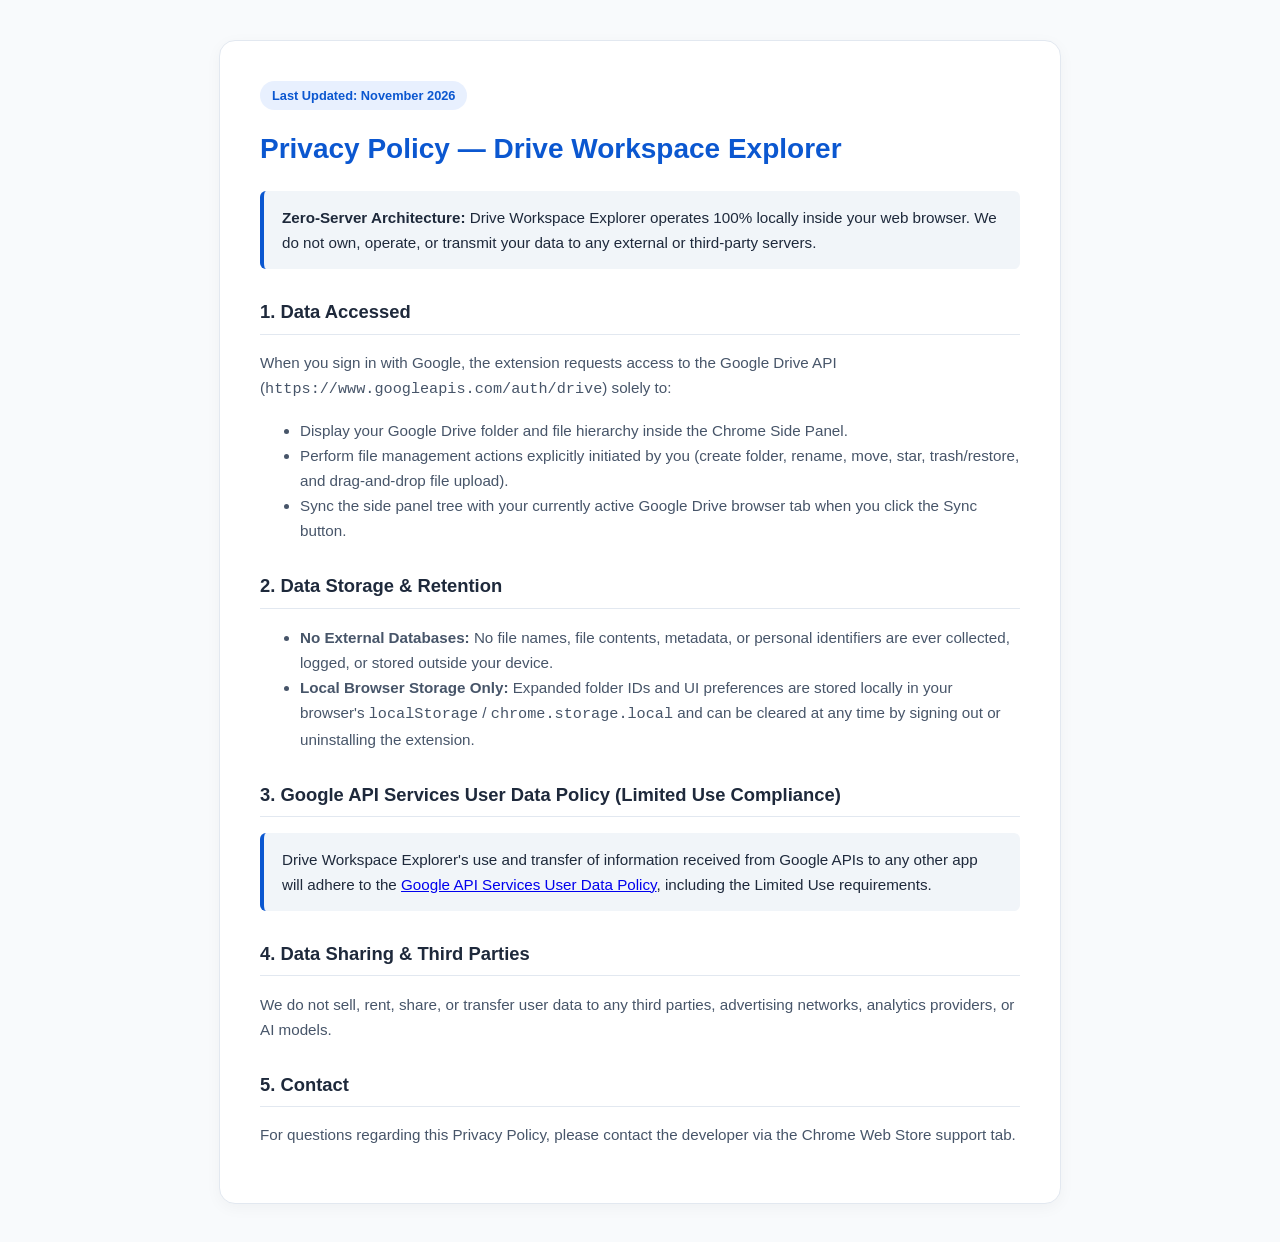
==== privacy-policy.html @ 46cb20e4 "Add files via upload" ====
<!DOCTYPE html>
<html lang="en" dir="ltr">
<head>
  <meta charset="utf-8">
  <meta name="viewport" content="width=device-width, initial-scale=1">
  <title>Privacy Policy — Drive Workspace Explorer</title>
  <style>
    :root {
      --bg: #f8fafc;
      --surface: #ffffff;
      --text: #1e293b;
      --muted: #475569;
      --accent: #0b57d0;
      --border: #e2e8f0;
    }
    body {
      font-family: -apple-system, BlinkMacSystemFont, 'Segoe UI', Roboto, sans-serif;
      background: var(--bg);
      color: var(--text);
      line-height: 1.65;
      margin: 0;
      padding: 40px 20px;
    }
    .container {
      max-width: 760px;
      margin: 0 auto;
      background: var(--surface);
      border: 1px solid var(--border);
      border-radius: 16px;
      padding: 40px;
      box-shadow: 0 4px 16px rgba(0, 0, 0, 0.04);
    }
    h1 { font-size: 1.75rem; margin-top: 0; color: var(--accent); }
    h2 { font-size: 1.15rem; margin-top: 28px; border-bottom: 1px solid var(--border); padding-bottom: 6px; }
    p, li { font-size: 0.95rem; color: var(--muted); }
    .badge {
      display: inline-block;
      background: #e8f0fe;
      color: var(--accent);
      font-size: 0.8rem;
      font-weight: 600;
      padding: 4px 12px;
      border-radius: 999px;
      margin-bottom: 16px;
    }
    .highlight-box {
      background: #f1f5f9;
      border-left: 4px solid var(--accent);
      padding: 14px 18px;
      border-radius: 6px;
      color: var(--text);
      font-weight: 500;
    }
  </style>
</head>
<body>
  <main class="container">
    <span class="badge">Last Updated: November 2026</span>
    <h1>Privacy Policy — Drive Workspace Explorer</h1>
    <p class="highlight-box">
      <strong>Zero-Server Architecture:</strong> Drive Workspace Explorer operates 100% locally inside your web browser. We do not own, operate, or transmit your data to any external or third-party servers.
    </p>

    <h2>1. Data Accessed</h2>
    <p>When you sign in with Google, the extension requests access to the Google Drive API (<code>https://www.googleapis.com/auth/drive</code>) solely to:</p>
    <ul>
      <li>Display your Google Drive folder and file hierarchy inside the Chrome Side Panel.</li>
      <li>Perform file management actions explicitly initiated by you (create folder, rename, move, star, trash/restore, and drag-and-drop file upload).</li>
      <li>Sync the side panel tree with your currently active Google Drive browser tab when you click the Sync button.</li>
    </ul>

    <h2>2. Data Storage &amp; Retention</h2>
    <ul>
      <li><strong>No External Databases:</strong> No file names, file contents, metadata, or personal identifiers are ever collected, logged, or stored outside your device.</li>
      <li><strong>Local Browser Storage Only:</strong> Expanded folder IDs and UI preferences are stored locally in your browser's <code>localStorage</code> / <code>chrome.storage.local</code> and can be cleared at any time by signing out or uninstalling the extension.</li>
    </ul>

    <h2>3. Google API Services User Data Policy (Limited Use Compliance)</h2>
    <p class="highlight-box">
      Drive Workspace Explorer's use and transfer of information received from Google APIs to any other app will adhere to the <a href="https://developers.google.com/terms/api-services-user-data-policy#additional_requirements_for_specific_api_scopes" target="_blank" rel="noopener">Google API Services User Data Policy</a>, including the Limited Use requirements.
    </p>

    <h2>4. Data Sharing &amp; Third Parties</h2>
    <p>We do not sell, rent, share, or transfer user data to any third parties, advertising networks, analytics providers, or AI models.</p>

    <h2>5. Contact</h2>
    <p>For questions regarding this Privacy Policy, please contact the developer via the Chrome Web Store support tab.</p>
  </main>
</body>
</html>
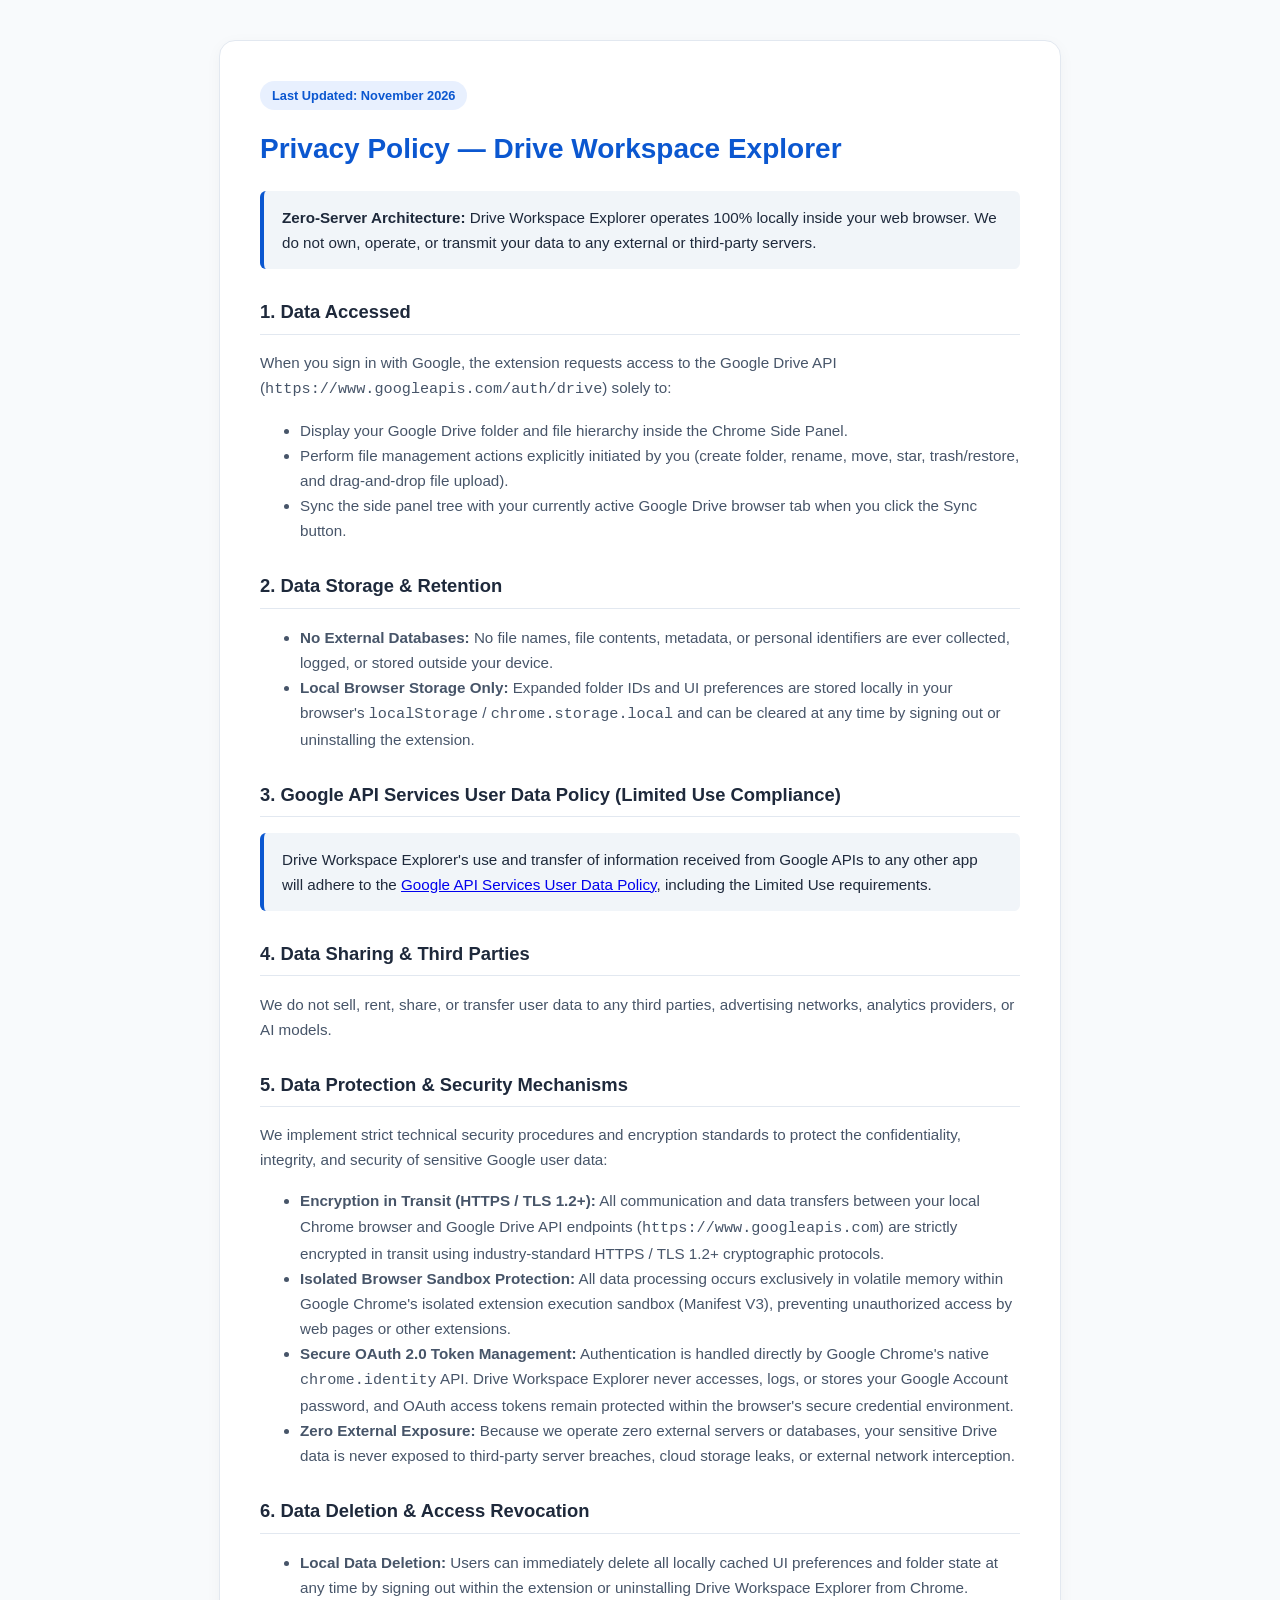
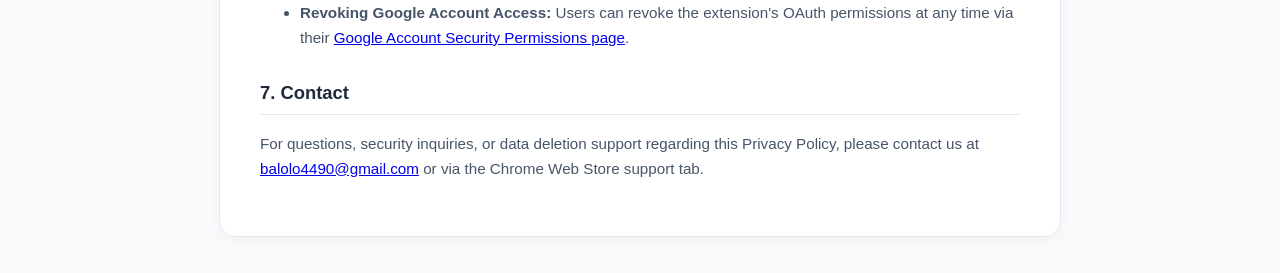
==== commit 08130654: "Update privacy-policy.html" ====
--- a/privacy-policy.html
+++ b/privacy-policy.html
@@ -83,8 +83,24 @@
     <h2>4. Data Sharing &amp; Third Parties</h2>
     <p>We do not sell, rent, share, or transfer user data to any third parties, advertising networks, analytics providers, or AI models.</p>
 
-    <h2>5. Contact</h2>
-    <p>For questions regarding this Privacy Policy, please contact the developer via the Chrome Web Store support tab.</p>
+    <h2>5. Data Protection &amp; Security Mechanisms</h2>
+    <p>We implement strict technical security procedures and encryption standards to protect the confidentiality, integrity, and security of sensitive Google user data:</p>
+    <ul>
+      <li><strong>Encryption in Transit (HTTPS / TLS 1.2+):</strong> All communication and data transfers between your local Chrome browser and Google Drive API endpoints (<code>https://www.googleapis.com</code>) are strictly encrypted in transit using industry-standard HTTPS / TLS 1.2+ cryptographic protocols.</li>
+      <li><strong>Isolated Browser Sandbox Protection:</strong> All data processing occurs exclusively in volatile memory within Google Chrome's isolated extension execution sandbox (Manifest V3), preventing unauthorized access by web pages or other extensions.</li>
+      <li><strong>Secure OAuth 2.0 Token Management:</strong> Authentication is handled directly by Google Chrome's native <code>chrome.identity</code> API. Drive Workspace Explorer never accesses, logs, or stores your Google Account password, and OAuth access tokens remain protected within the browser's secure credential environment.</li>
+      <li><strong>Zero External Exposure:</strong> Because we operate zero external servers or databases, your sensitive Drive data is never exposed to third-party server breaches, cloud storage leaks, or external network interception.</li>
+    </ul>
+    
+    <h2>6. Data Deletion &amp; Access Revocation</h2>
+    <ul>
+      <li><strong>Local Data Deletion:</strong> Users can immediately delete all locally cached UI preferences and folder state at any time by signing out within the extension or uninstalling Drive Workspace Explorer from Chrome.</li>
+      <li><strong>Revoking Google Account Access:</strong> Users can revoke the extension's OAuth permissions at any time via their <a href="https://myaccount.google.com/permissions" target="_blank" rel="noopener">Google Account Security Permissions page</a>.</li>
+    </ul>
+    
+    <h2>7. Contact</h2>
+    <p>For questions, security inquiries, or data deletion support regarding this Privacy Policy, please contact us at <a href="mailto:balolo4490@gmail.com">balolo4490@gmail.com</a> or via the Chrome Web Store support tab.</p>
+
   </main>
 </body>
 </html>
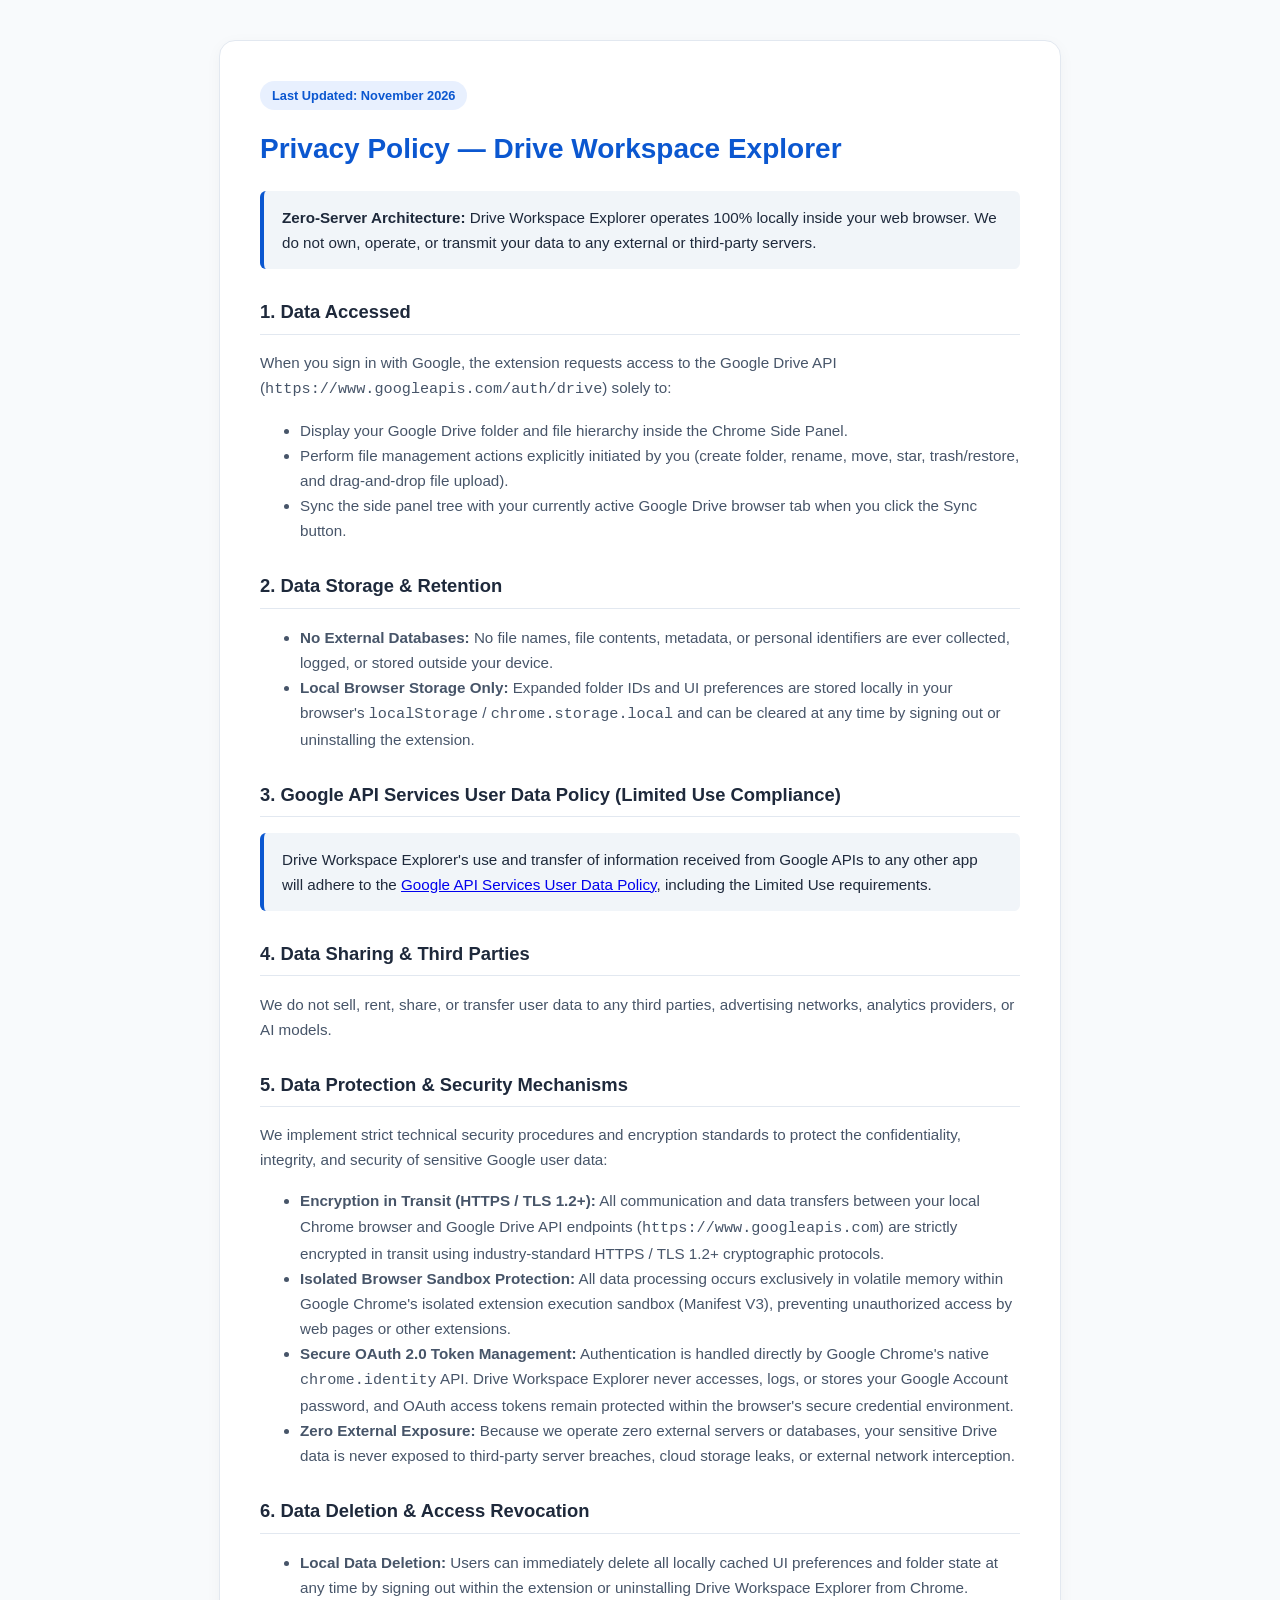
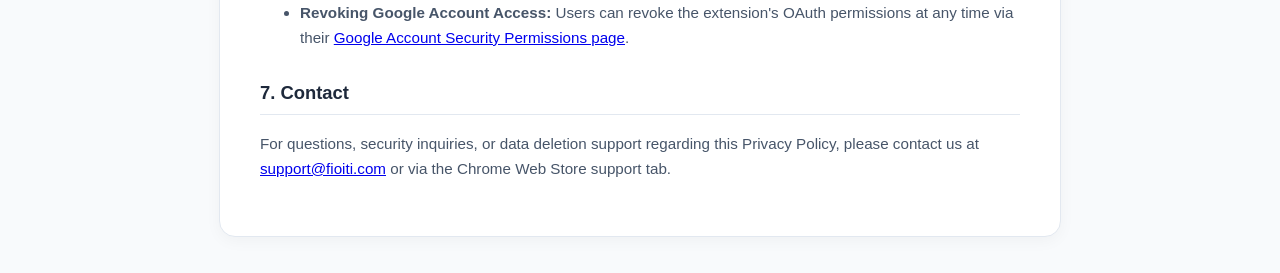
==== commit f73033ba: "Update privacy-policy.html" ====
--- a/privacy-policy.html
+++ b/privacy-policy.html
@@ -99,7 +99,7 @@
     </ul>
     
     <h2>7. Contact</h2>
-    <p>For questions, security inquiries, or data deletion support regarding this Privacy Policy, please contact us at <a href="mailto:balolo4490@gmail.com">balolo4490@gmail.com</a> or via the Chrome Web Store support tab.</p>
+    <p>For questions, security inquiries, or data deletion support regarding this Privacy Policy, please contact us at <a href="mailto:support@fioiti.com">support@fioiti.com</a> or via the Chrome Web Store support tab.</p>
 
   </main>
 </body>
